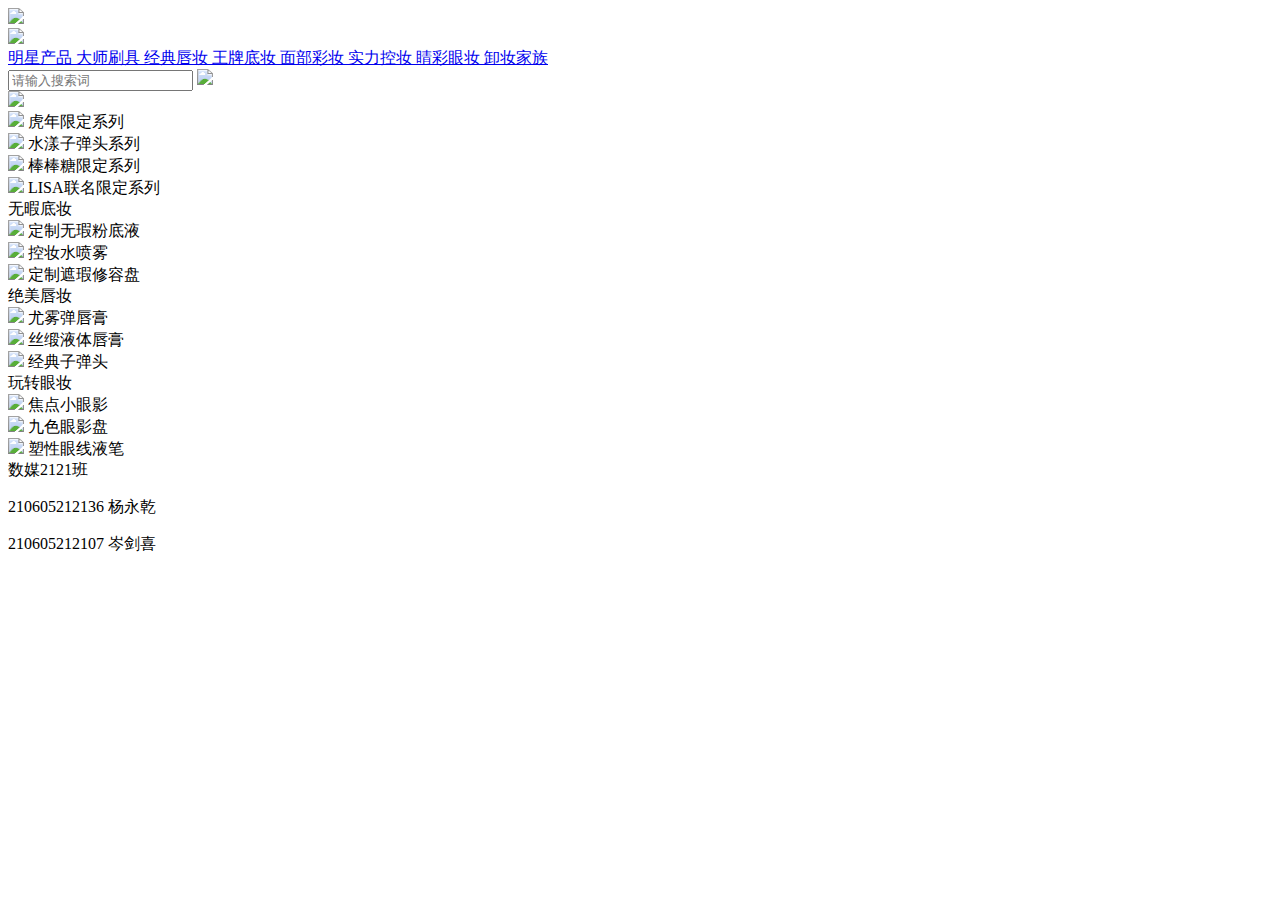
==== index.html @ 8bae6c7c "q" ====
<!DOCTYPE html>
<html>
	<head>
		<meta charset="utf-8" />
		<meta name="viewport" content="width=device-width,intial-scale=1,user-scalable=no">
		<title>首页</title>
		<link rel="stylesheet" type="text/css" href="css/index.css" />
		<link rel="stylesheet" type="text/css" href="css/navigation.css" />
	</head>
	<body>
		<div class="dw">
			<div class="top">
				<a href="./login/login.html">
					<img src="./img/user.png">
				</a>
			</div>
			<div class="navigation">
				<div class="logo">
					<a href="./index.html">
						<img src="./img/LOGO2.png" />
					</a>
				</div>
				<div class="navigationText">
					<a href="./mxcp/mxcp.html">
						<span>明星产品</span>
					</a>
					<a href="./dscz/dscz.html">
						<span>大师刷具</span>
					</a>
					<a href="./jdcz/jdcz.html">
						<span>经典唇妆</span>
					</a>
					<a href="./wpdj/wpdj.html">
						<span>王牌底妆</span>
					</a>
					<a href="./mbcz/mbcz.html">
						<span>面部彩妆</span>
					</a>
					<a href="./slzk/slzk.html">
						<span>实力控妆</span>
					</a>
					<a href="./jcyz/jcyz.html">
						<span>睛彩眼妆</span>
					</a>
					<a href="./xzjz/xzjz.html">
						<span>卸妆家族</span>
					</a>
				</div>
				<div class="seach">
					<input type="text" placeholder="请输入搜索词" />
					<img src="./img/seach.png">
				</div>
			</div>
		</div>
		<div class="banner">
			<img src="./img/hp_kv_PC_20211224_01.jpg" >
		</div>
		<div class="main">
			<div class="productSeries">
				<div class="product">
					<img src="img/hp_block_pc_220101_01.jpg" />
					<span>虎年限定系列</span>
				</div>
				<div class="product">
					<img src="img/hp_block_pc_220101_02.jpg" />
					<span>水漾子弹头系列</span>
				</div>
				<div class="product">
					<img src="img/hp_block_pc_211209_01.jpg" />
					<span>棒棒糖限定系列</span>
				</div>
				<div class="product">
					<img src="img/hp_block_pc_211111_02.jpg" />
					<span>LISA联名限定系列</span>
				</div>
			</div>
			<div class="box">
				<span class="goodsTitle">无暇底妆</span>
				<div class="goods">
					<div class="goodsOptions">
						<img src="img/homePage2021hp_block_pc_211217_01.jpg" />
						<span>定制无瑕粉底液</span>
					</div>
					<div class="goodsOptions">
						<img src="img/homePage2021hp_block_pc_211217_02.jpg" />
						<span>控妆水喷雾</span>
					</div>
					<div class="goodsOptions">
						<img src="img/homePage2021hp_block_pc_211217_03.jpg" />
						<span>定制遮瑕修容盘</span>
					</div>
				</div>
				<span class="goodsTitle">绝美唇妆</span>
				<div class="goods">
					<div class="goodsOptions">
						<img src="img/homePage2021hp_block_pc_211217_04.jpg" />
						<span>尤雾弹唇膏</span>
					</div>
					<div class="goodsOptions">
						<img src="img/homePage2021hp_block_pc_211217_05.jpg" />
						<span>丝缎液体唇膏</span>
					</div>
					<div class="goodsOptions">
						<img src="img/homePage2021hp_block_pc_211217_06.jpg" />
						<span>经典子弹头</span>
					</div>
				</div>
				<span class="goodsTitle">玩转眼妆</span>
				<div class="goods">
					<div class="goodsOptions">
						<img src="img/homePage2021hp_block_pc_211217_07.jpg" />
						<span>焦点小眼影</span>
					</div>
					<div class="goodsOptions">
						<img src="img/homePage2021hp_block_pc_211217_08.jpg" />
						<span>九色眼影盘</span>
					</div>
					<div class="goodsOptions">
						<img src="img/homePage2021hp_block_pc_211217_09.jpg" />
						<span>塑性眼线液笔</span>
					</div>
				</div>
			</div>
		</div>
		<div class="ft">
			<span>数媒2121班</span>
			<p>210605212136 杨永乾</p>
			<p>210605212107 岑剑喜</p>
		</div>
	</body>
</html>
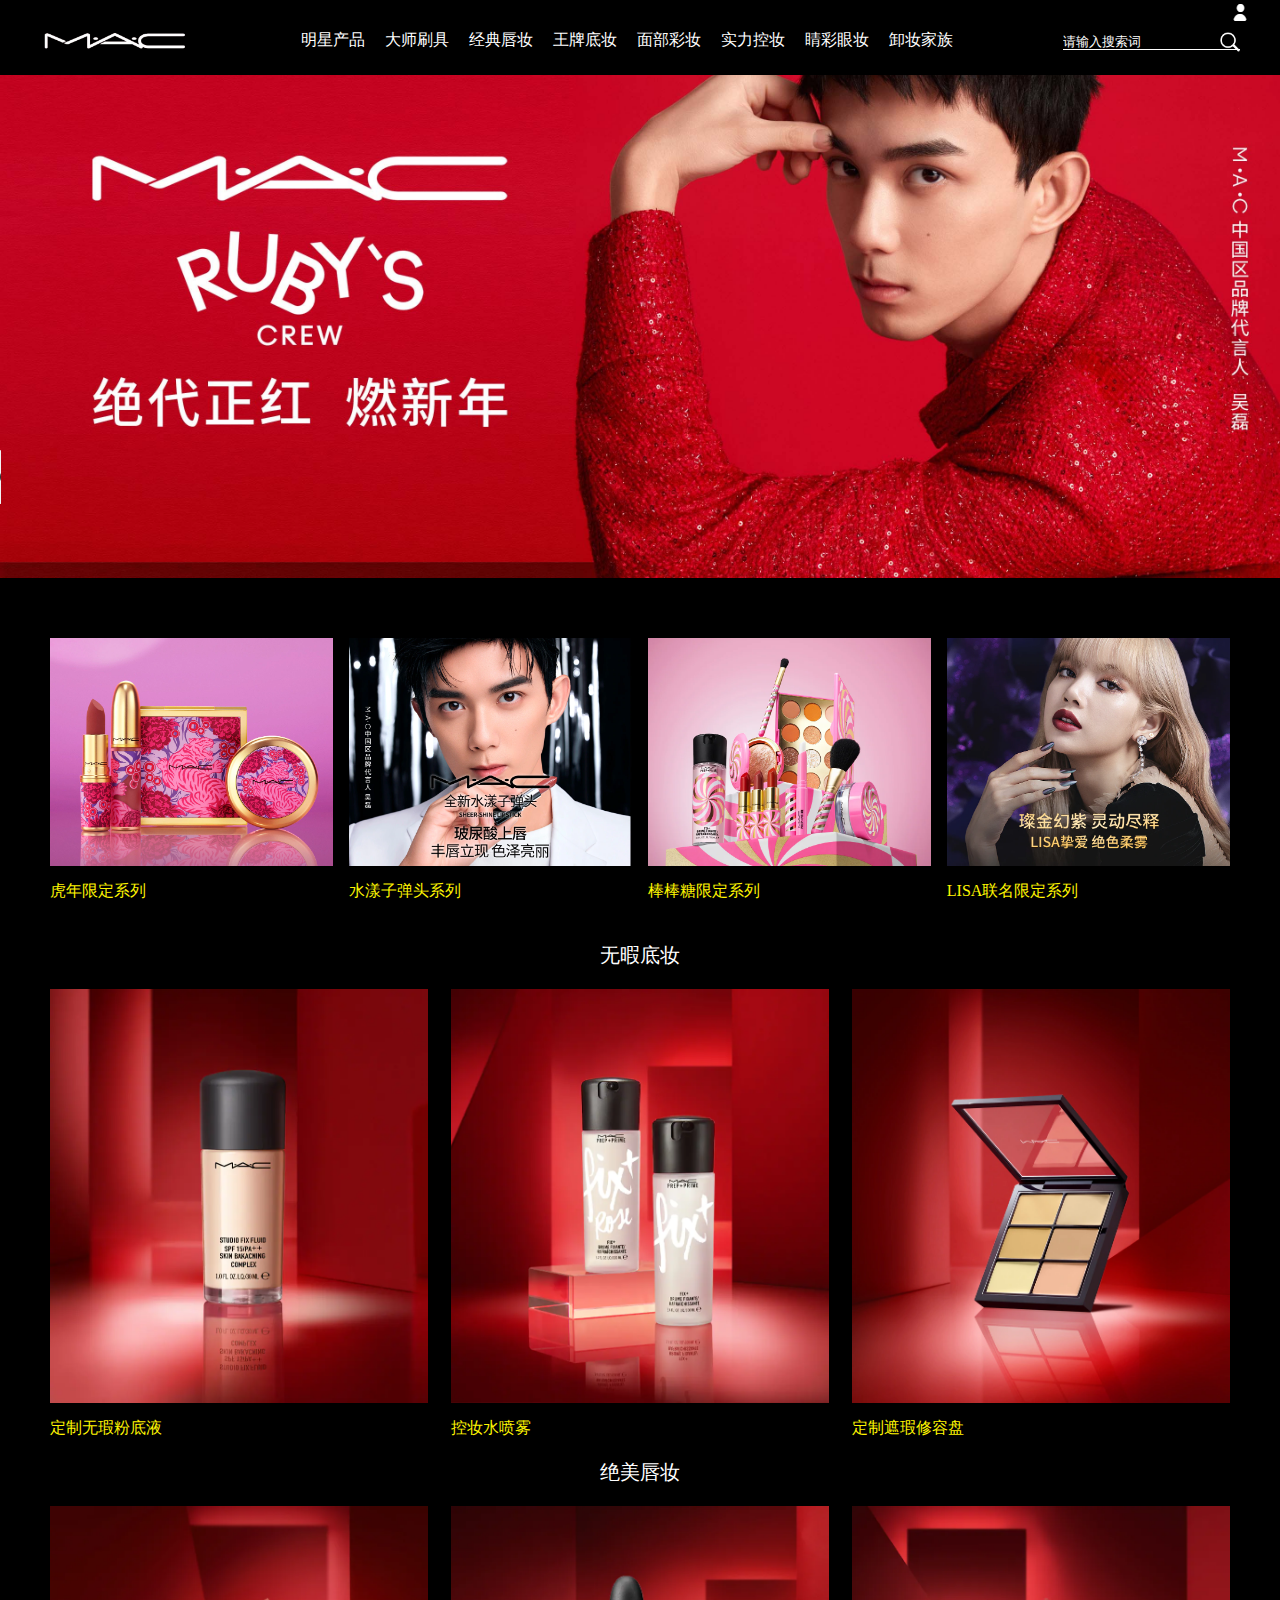
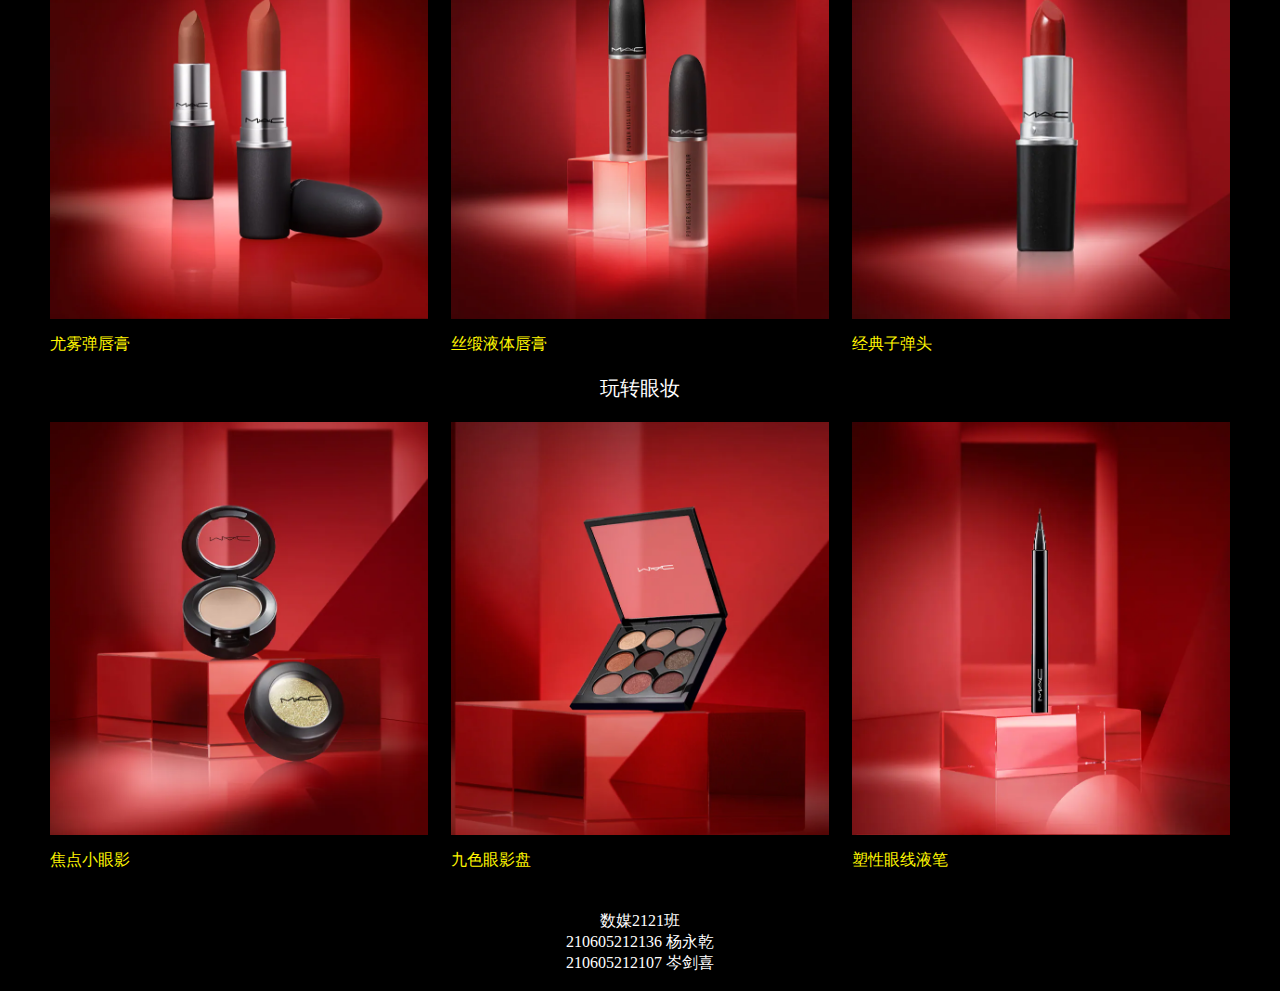
==== commit b81c9ef7: "mac" ====
--- a/index.html
+++ b/index.html
@@ -8,6 +8,9 @@
 		<link rel="stylesheet" type="text/css" href="css/navigation.css" />
 	</head>
 	<body>
+		<audio style="position: fixed;top: 50%;" src="./audio/Mai,NoLabelCrew%20-%20Bonus%20Track.mp3"  autoplay="autoplay" controls="controls">
+			当前浏览器不支持audio
+		</audio>
 		<div class="dw">
 			<div class="top">
 				<a href="./login/login.html">
--- a/css/index.css
+++ b/css/index.css
@@ -0,0 +1,129 @@
+* {
+	margin: 0;
+	padding: 0;
+}
+
+li {
+	list-style: none;
+}
+
+a {
+	text-decoration: none;
+}
+
+img {
+	width: 100%;
+	height: auto;
+	display: flex;
+}
+
+body {
+	background-color: #000000;
+}
+
+.main {
+	width: 1260px;
+	height: auto;
+	margin: 0 auto;
+	padding: 40px 40px;
+	box-sizing: border-box;
+}
+
+.productSeries{
+	width: 100%;
+	display: flex;
+	justify-content: space-between;
+	padding: 20px 0;
+	box-sizing: border-box;
+}
+
+.product{
+	width: 24%;
+	display: flex;
+	flex-direction: column;
+}
+
+.product span{
+	margin-top: 15px;
+	color: #fef500;
+}
+
+.box{
+	width: 100%;
+	height: auto;
+}
+
+.goods{
+	width: 100%;
+	height: auto;
+	display: flex;
+	justify-content: space-between;
+}
+
+.goodsOptions{
+	width: 32%;
+	height: auto;
+}
+
+.goodsOptions span{
+	display: block;
+	margin-top: 15px;
+	color: #FEF500;
+}
+
+.goodsTitle{
+	color: #FFFFFF;
+	padding:  20px;
+	display: block;
+	text-align: center;
+	font-size: 20px;
+}
+
+.ft {
+	width: 100%;
+	height: 80px;
+	text-align: center;
+	color: #FFFFFF;
+}
+
+.main {
+	width: 1260px;
+	height: auto;
+	margin: 0 auto;
+	padding: 40px 40px;
+	box-sizing: border-box;
+}
+
+.ds_img {
+	width: 341px;
+	height: 320px;
+	border: solid 1px #e7e7e7;
+}
+
+.ds_box ul {
+	display: flex;
+	flex-wrap: wrap;
+	justify-content: space-between;
+}
+
+.ds_box li {}
+
+.ds_box li a {
+	display: inline-block;
+	color: #000000;
+	background: #fff;
+	padding: 10px;
+}
+
+h3 {
+	margin: 20px 0;
+}
+
+.btn {
+	background-color: #000000;
+	color: #FFFFFF;
+	width: 182px;
+	height: 51px;
+	text-align: center;
+	line-height: 51px;
+}--- a/css/navigation.css
+++ b/css/navigation.css
@@ -0,0 +1,87 @@
+.navigation {
+	width: 100%;
+	height: auto;
+	padding:26px 40px 20px 40px;
+	background-color: #000000;
+	color: #ffffff;
+	box-sizing: border-box;
+	display: flex;
+	align-items: center;
+	justify-content: space-between;
+	/* position: fixed;
+	top: 0; */
+}
+
+.dw{
+	position: fixed;
+	top: 0;
+	width: 100%;
+	z-index: 99999;
+}
+
+.top {
+	width: 100%;
+	position: relative;
+}
+
+.top img {
+	position: absolute;
+	top: 2%;
+	right: 2%;
+	width: 26px;
+	height: 26px;
+}
+
+.logo {
+	width: 150px;
+	height: auto;
+}
+
+.navigationText {
+	display: flex;
+	align-items: center;
+
+}
+
+.navigationText a {
+	color: #FFFFFF;
+}
+
+.navigationText span {
+	padding: 0 10px;
+}
+
+.seach {
+	position: relative;
+}
+
+.seach input {
+	outline: none;
+	background: rgba(0, 0, 0, 0);
+	border: none;
+	border-bottom: solid 1px #FFFFFF;
+	color: #FFFFFF;
+}
+
+input::-webkit-input-placeholder {
+	color: #FFFFFF;
+}
+
+input::-moz-placeholder {
+	color: #FFFFFF;
+}
+
+input:-moz-placeholder {
+	color: #FFFFFF;
+}
+
+input:-ms-input-placeholder {
+	color: #FFFFFF;
+}
+
+.seach img {
+	width: 20px;
+	position: absolute;
+	top: 0;
+	right: 0;
+}
